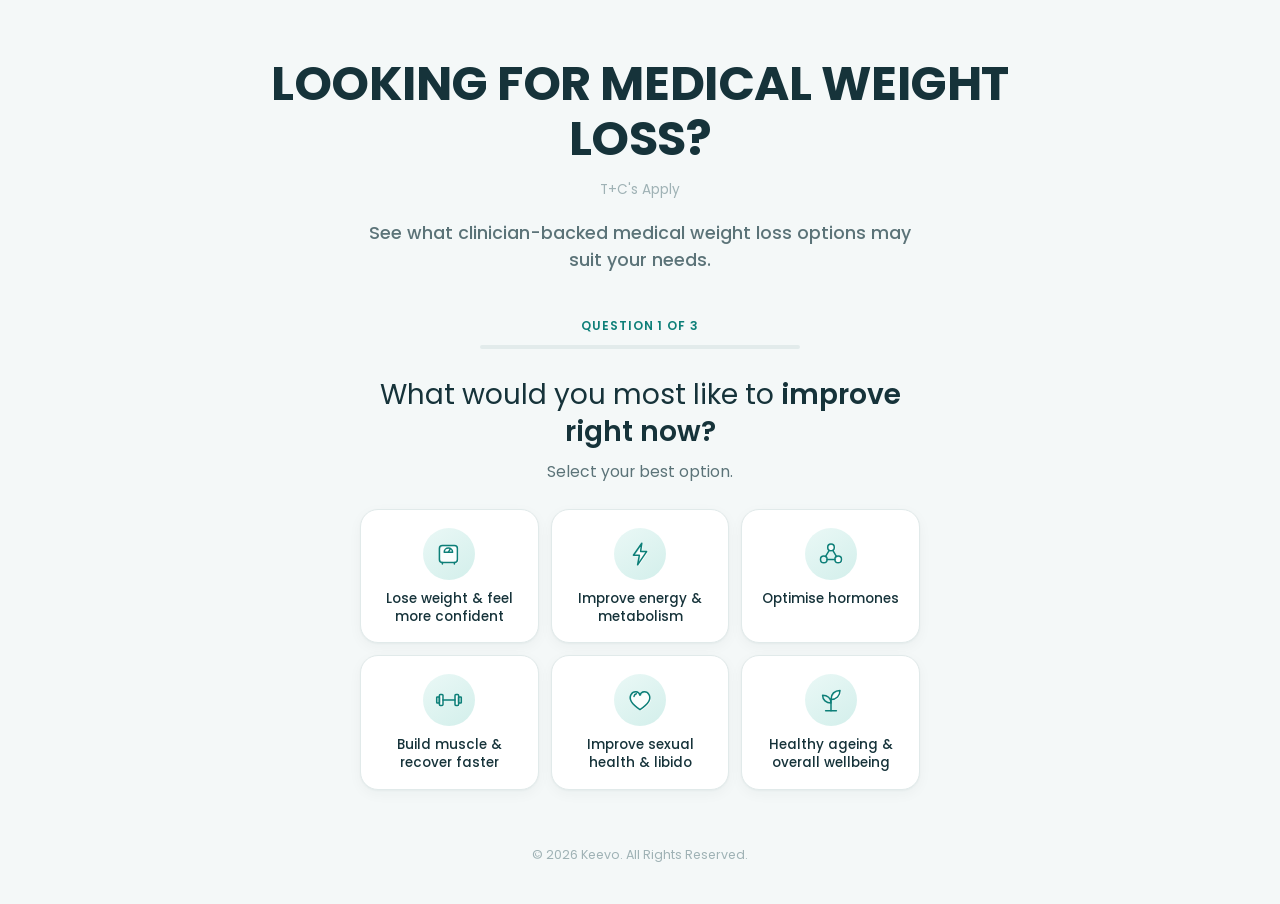
==== medical-weight-loss.html @ 1038ed12 "Show booking widget after survey submission Co-Authored-By: Claude Opus 5.5 <noreply@anthropic.com> " ====
<!doctype html>
<html lang="en">
<head>
  <meta charset="utf-8">
  <meta name="viewport" content="width=device-width, initial-scale=1">
  <title>Medical Weight Loss | Keevo</title>
  <meta name="description" content="See what clinician-backed medical weight loss options may suit your needs.">
  <link rel="preconnect" href="https://fonts.googleapis.com">
  <link rel="preconnect" href="https://fonts.gstatic.com" crossorigin>
  <link href="https://fonts.googleapis.com/css2?family=Poppins:wght@400;500;600;700;800&display=swap" rel="stylesheet">
  <style>
*, *::before, *::after { box-sizing: border-box; }

:root {
  --bg: #f4f8f8;
  --text: #16333a;
  --muted: #5b7378;
  --faint: #9fb2b5;
  --card: #ffffff;
  --border: #e1eaea;
  --teal: #14a098;
  --teal-dark: #0d7f78;
  --teal-soft: #e3f4f2;
  --teal-tint: #c4e8e4;
}

html, body { margin: 0; }

body {
  background: var(--bg);
  color: var(--text);
  font-family: "Poppins", system-ui, -apple-system, sans-serif;
  -webkit-font-smoothing: antialiased;
}

.page {
  max-width: 880px;
  margin: 0 auto;
  padding: 56px 16px 40px;
  text-align: center;
}

/* Hero */
.hero h1 {
  font-size: clamp(1.9rem, 5vw, 3rem);
  font-weight: 700;
  line-height: 1.15;
  letter-spacing: -0.01em;
  margin: 0;
}

.terms {
  color: var(--faint);
  font-size: 0.85rem;
  margin: 14px 0 0;
}

.subhead {
  color: var(--muted);
  font-size: 1.1rem;
  font-weight: 500;
  line-height: 1.5;
  max-width: 560px;
  margin: 20px auto 0;
}

/* Quiz */
.quiz { margin-top: 44px; }

.progress {
  max-width: 320px;
  margin: 0 auto 28px;
  color: var(--teal-dark);
  font-size: 0.75rem;
  font-weight: 600;
  letter-spacing: 0.08em;
}

.progress-track {
  height: 4px;
  background: #e2ebeb;
  border-radius: 999px;
  margin-top: 10px;
  overflow: hidden;
}

.progress-bar {
  height: 100%;
  width: 0;
  background: var(--teal);
  border-radius: inherit;
  transition: width 0.3s ease;
}

.step { display: none; margin: 0; }
.step.active { display: block; }
.booking { display: block; width: 100%; border: 0; margin-top: 8px; }

.step h2 {
  font-size: clamp(1.3rem, 3.4vw, 1.75rem);
  font-weight: 400;
  line-height: 1.3;
  max-width: 560px;
  margin: 0 auto;
}

.step h2 strong { font-weight: 600; }

.hint {
  color: var(--muted);
  font-size: 0.98rem;
  margin: 10px 0 26px;
}

/* Image option cards */
.options {
  display: flex;
  flex-wrap: wrap;
  gap: 12px;
  justify-content: center;
  max-width: 560px;
  margin: 0 auto;
}

.option {
  position: relative;
  flex: 0 1 calc((100% - 24px) / 3);
  display: flex;
  flex-direction: column;
  align-items: center;
  gap: 10px;
  background: var(--card);
  border: 1.5px solid var(--border);
  border-radius: 18px;
  padding: 18px 10px 16px;
  font-family: inherit;
  font-size: 0.84rem;
  font-weight: 500;
  line-height: 1.35;
  color: var(--text);
  cursor: pointer;
  box-shadow: 0 1px 2px rgba(22, 51, 58, 0.04), 0 4px 14px rgba(22, 51, 58, 0.04);
  transition: border-color 0.2s ease, background 0.2s ease, box-shadow 0.2s ease, transform 0.2s ease;
}

.icon-wrap {
  display: grid;
  place-items: center;
  width: 52px;
  height: 52px;
  border-radius: 50%;
  background: linear-gradient(145deg, #eaf8f6 0%, #d3efeb 100%);
  transition: background 0.2s ease, transform 0.2s ease;
}

.option svg { width: 30px; height: 30px; }
.ic-fill { fill: #ffffff; stroke: none; opacity: 0.85; }
.ic-line { fill: none; stroke: var(--teal-dark); stroke-width: 5; stroke-linecap: round; stroke-linejoin: round; transition: stroke 0.2s ease; }

.option:hover {
  border-color: var(--teal-tint);
  transform: translateY(-2px);
  box-shadow: 0 2px 4px rgba(22, 51, 58, 0.04), 0 10px 24px rgba(20, 160, 152, 0.1);
}
.option:hover .icon-wrap { transform: scale(1.06); }
.option:focus-visible { outline: 2px solid var(--teal); outline-offset: 2px; }

.option[aria-pressed="true"] {
  border-color: var(--teal);
  background: linear-gradient(180deg, #ffffff 0%, #f0faf8 100%);
  box-shadow: 0 0 0 3px var(--teal-soft), 0 10px 24px rgba(20, 160, 152, 0.12);
}
.option[aria-pressed="true"] .icon-wrap { background: linear-gradient(145deg, var(--teal) 0%, var(--teal-dark) 100%); }
.option[aria-pressed="true"] .ic-line { stroke: #ffffff; }
.option[aria-pressed="true"] .ic-fill { fill: #ffffff; opacity: 0.2; }

/* Tick badge on the selected card */
.option::after {
  content: "";
  position: absolute;
  top: 8px;
  right: 8px;
  width: 18px;
  height: 18px;
  border-radius: 50%;
  background: var(--teal) url("data:image/svg+xml,%3Csvg xmlns='http://www.w3.org/2000/svg' viewBox='0 0 24 24' fill='none' stroke='white' stroke-width='3.5' stroke-linecap='round' stroke-linejoin='round'%3E%3Cpath d='M6 12.5l4 4 8-9'/%3E%3C/svg%3E") center / 12px no-repeat;
  opacity: 0;
  transform: scale(0.5);
  transition: opacity 0.2s ease, transform 0.2s ease;
}
.option[aria-pressed="true"]::after { opacity: 1; transform: scale(1); }

/* Buttons */
.next {
  display: block;
  width: 100%;
  max-width: 280px;
  margin: 28px auto 0;
  background: var(--teal);
  color: #fff;
  border: 0;
  border-radius: 999px;
  padding: 14px 24px;
  font-family: inherit;
  font-size: 1rem;
  font-weight: 600;
  cursor: pointer;
  box-shadow: 0 6px 16px rgba(20, 160, 152, 0.22);
  transition: background 0.15s ease, opacity 0.15s ease, box-shadow 0.15s ease;
}

.next:hover:not(:disabled) { background: var(--teal-dark); }

.back {
  background: none;
  border: 0;
  color: var(--muted);
  font-family: inherit;
  font-size: 0.9rem;
  cursor: pointer;
  padding: 14px 8px 0;
}

.back:hover { color: var(--teal-dark); }

/* Lead form */
.fields {
  max-width: 400px;
  margin: 0 auto;
  text-align: left;
}

label {
  display: block;
  font-weight: 500;
  font-size: 0.88rem;
  margin-bottom: 16px;
}

input {
  display: block;
  width: 100%;
  margin-top: 6px;
  background: var(--card);
  border: 1.5px solid var(--border);
  border-radius: 12px;
  padding: 12px 14px;
  font-family: inherit;
  font-size: 0.95rem;
  color: var(--text);
  transition: border-color 0.15s ease, box-shadow 0.15s ease;
}

input::placeholder { color: var(--faint); }
input:focus { border-color: var(--teal); box-shadow: 0 0 0 3px var(--teal-soft); outline: none; }

.error { color: #c0392b; font-size: 0.85rem; margin: 0; }

.privacy {
  color: var(--muted);
  font-size: 0.8rem;
  margin: 14px 0 0;
}

footer {
  color: var(--faint);
  font-size: 0.78rem;
  margin-top: 56px;
}

@media (max-width: 640px) {
  .options { gap: 10px; }
  .option {
    flex-basis: calc((100% - 10px) / 2);
    padding: 14px 10px 12px;
    font-size: 0.8rem;
  }
  .icon-wrap { width: 44px; height: 44px; }
  .option svg { width: 26px; height: 26px; }
}

@media (max-width: 560px) {
  .page { padding-top: 36px; }
  .subhead { font-size: 1rem; }
  .quiz { margin-top: 32px; }
  .hint { font-size: 0.92rem; margin-bottom: 20px; }
}
</style>
  <!-- Meta Pixel Code -->
  <script>
  !function(f,b,e,v,n,t,s)
  {if(f.fbq)return;n=f.fbq=function(){n.callMethod?
  n.callMethod.apply(n,arguments):n.queue.push(arguments)};
  if(!f._fbq)f._fbq=n;n.push=n;n.loaded=!0;n.version='2.0';
  n.queue=[];t=b.createElement(e);t.async=!0;
  t.src=v;s=b.getElementsByTagName(e)[0];
  s.parentNode.insertBefore(t,s)}(window, document,'script',
  'https://connect.facebook.net/en_US/fbevents.js');
  fbq('init', '2586026985173211');
  fbq('track', 'PageView');
  </script>
  <noscript><img height="1" width="1" style="display:none"
  src="https://www.facebook.com/tr?id=2586026985173211&ev=PageView&noscript=1"
  /></noscript>
  <!-- End Meta Pixel Code -->
</head>
<body>
  <main class="page">
    <header class="hero">
      <h1>LOOKING FOR MEDICAL WEIGHT LOSS?</h1>
      <p class="terms">T+C's Apply</p>
      <p class="subhead">See what clinician-backed medical weight loss options may suit your needs.</p>
    </header>

    <section class="quiz" aria-live="polite">
      <div class="progress">
        <span id="step-label">QUESTION 1 OF 3</span>
        <div class="progress-track"><div class="progress-bar" id="progress-bar"></div></div>
      </div>

      <!-- Question steps are rendered from QUESTIONS in the script below -->
      <div id="questions"></div>

      <form class="step" data-step="contact" id="lead-form" novalidate>
        <h2>You're <strong>almost there</strong></h2>
        <p class="hint">Where should we send your next steps?</p>
        <div class="fields">
          <label>First Name<input type="text" name="firstName" placeholder="Enter your first name" autocomplete="given-name" required></label>
          <label>Email Address<input type="email" name="email" placeholder="Enter your best email" autocomplete="email" required></label>
          <label>Phone Number<input type="tel" name="phone" placeholder="Enter your mobile number" autocomplete="tel" required></label>
          <p class="error" id="form-error" hidden>Please fill in all fields with valid details.</p>
        </div>
        <button type="submit" class="next">See My Options &rarr;</button>
        <p class="privacy">Your details are kept private and only used to help with your enquiry.</p>
        <button type="button" class="back">&larr; Back</button>
      </form>

      <div class="step" data-step="done">
        <h2><strong>NEXT STEP:</strong> Book in your free consult to discover your options</h2>
        <iframe class="booking" src="https://scalbl-crmproper.vercel.app/book/discovery-call-bf8fb3" title="Book your free consult" width="100%" height="700" frameborder="0"></iframe>
      </div>
    </section>

    <footer>&copy; <span id="year"></span> Keevo. All Rights Reserved.</footer>
  </main>

  <script>
(function () {
  // Line icons: `fill` is the offset soft highlight, `stroke` is the line art (colours set in styles.css).
  const ICONS = {
    scale: {
      fill: '<rect x="18" y="22" width="60" height="56" rx="10"/>',
      stroke: '<rect x="18" y="22" width="60" height="56" rx="10"/><path d="M34 44 A14 14 0 0 1 62 44 Z"/><path d="M48 44 L54 34"/><path d="M28 78 v5 M68 78 v5"/>',
    },
    bolt: {
      fill: '<path d="M56 14 L28 54 H48 L42 86 L72 42 H52 Z"/>',
      stroke: '<path d="M56 14 L28 54 H48 L42 86 L72 42 H52 Z"/>',
    },
    molecule: {
      fill: '<circle cx="50" cy="28" r="11"/><circle cx="74" cy="68" r="11"/>',
      stroke: '<circle cx="50" cy="28" r="11"/><circle cx="26" cy="68" r="11"/><circle cx="74" cy="68" r="11"/><path d="M44 38 L32 58 M56 38 L68 58 M37 68 H63"/>',
    },
    dumbbell: {
      fill: '<rect x="18" y="32" width="12" height="36" rx="3"/><rect x="70" y="32" width="12" height="36" rx="3"/>',
      stroke: '<path d="M30 50 H70"/><rect x="18" y="32" width="12" height="36" rx="3"/><rect x="70" y="32" width="12" height="36" rx="3"/><rect x="9" y="40" width="9" height="20" rx="2"/><rect x="82" y="40" width="9" height="20" rx="2"/>',
    },
    heart: {
      fill: '<path d="M50 82 C20 62 12 46 20 32 C28 18 46 20 50 34 C54 20 72 18 80 32 C88 46 80 62 50 82 Z"/>',
      stroke: '<path d="M50 82 C20 62 12 46 20 32 C28 18 46 20 50 34 C54 20 72 18 80 32 C88 46 80 62 50 82 Z"/><path d="M30 38 C31 33 34 30 38 29"/>',
    },
    sprout: {
      fill: '<path d="M50 48 C50 30 62 18 80 18 C80 36 68 48 50 48 Z"/>',
      stroke: '<path d="M50 86 V46"/><path d="M50 60 C34 60 22 50 22 34 C38 34 50 44 50 60 Z"/><path d="M50 48 C50 30 62 18 80 18 C80 36 68 48 50 48 Z"/><path d="M32 86 H68"/>',
    },
    smile: {
      fill: '<circle cx="46" cy="54" r="28"/>',
      stroke: '<circle cx="46" cy="54" r="28"/><path d="M36 47 v3 M56 47 v3"/><path d="M34 62 Q46 74 58 62"/><path d="M82 10 V28 M73 19 H91"/>',
    },
    sun: {
      fill: '<circle cx="50" cy="50" r="17"/>',
      stroke: '<circle cx="50" cy="50" r="17"/><path d="M50 14 V24 M50 76 V86 M14 50 H24 M76 50 H86 M25 25 L32 32 M68 68 L75 75 M25 75 L32 68 M68 32 L75 25"/>',
    },
    stopwatch: {
      fill: '<circle cx="50" cy="56" r="28"/>',
      stroke: '<circle cx="50" cy="56" r="28"/><path d="M42 16 H58 M50 16 V28"/><path d="M50 56 L61 43"/><path d="M73 30 L79 24"/><path d="M50 36 v4 M70 56 h-4 M50 76 v-4 M30 56 h4"/>',
    },
    pulse: {
      fill: '<path d="M50 82 C20 62 12 46 20 32 C28 18 46 20 50 34 C54 20 72 18 80 32 C88 46 80 62 50 82 Z"/>',
      stroke: '<path d="M50 82 C20 62 12 46 20 32 C28 18 46 20 50 34 C54 20 72 18 80 32 C88 46 80 62 50 82 Z"/><path d="M8 52 H34 L40 42 L48 62 L55 48 L60 52 H92"/>',
    },
    shield: {
      fill: '<path d="M50 12 L80 23 V47 C80 66 68 78 50 88 C32 78 20 66 20 47 V23 Z"/>',
      stroke: '<path d="M50 12 L80 23 V47 C80 66 68 78 50 88 C32 78 20 66 20 47 V23 Z"/><path d="M36 50 L46 60 L65 40"/>',
    },
    stethoscope: {
      fill: '<circle cx="76" cy="52" r="10"/>',
      stroke: '<path d="M28 14 V36 C28 50 36 58 46 58 C56 58 64 50 64 36 V14"/><path d="M23 14 H33 M59 14 H69"/><path d="M46 58 V70 C46 80 54 86 62 86 C70 86 76 80 76 72 V62"/><circle cx="76" cy="52" r="10"/><circle cx="76" cy="52" r="3"/>',
    },
    chat: {
      fill: '<path d="M16 18 H58 A6 6 0 0 1 64 24 V48 A6 6 0 0 1 58 54 H32 L22 64 V54 H16 A6 6 0 0 1 10 48 V24 A6 6 0 0 1 16 18 Z"/>',
      stroke: '<path d="M16 18 H58 A6 6 0 0 1 64 24 V48 A6 6 0 0 1 58 54 H32 L22 64 V54 H16 A6 6 0 0 1 10 48 V24 A6 6 0 0 1 16 18 Z"/><path d="M72 38 H84 A6 6 0 0 1 90 44 V68 A6 6 0 0 1 84 74 H80 V84 L70 74 H48 A6 6 0 0 1 42 68 V62"/><path d="M26 36 h.01 M37 36 h.01 M48 36 h.01" stroke-width="6"/>',
    },
    bulb: {
      fill: '<path d="M50 12 C34 12 24 24 24 38 C24 50 32 56 36 66 H64 C68 56 76 50 76 38 C76 24 66 12 50 12 Z"/>',
      stroke: '<path d="M50 12 C34 12 24 24 24 38 C24 50 32 56 36 66 H64 C68 56 76 50 76 38 C76 24 66 12 50 12 Z"/><path d="M38 74 H62 M41 82 H59"/><path d="M43 52 L50 42 L57 52"/>',
    },
  };

  const QUESTIONS = [
    {
      name: 'improve',
      title: 'What would you most like to <strong>improve right now?</strong>',
      options: [
        ['Lose weight & feel more confident', 'scale'],
        ['Improve energy & metabolism', 'bolt'],
        ['Optimise hormones', 'molecule'],
        ['Build muscle & recover faster', 'dumbbell'],
        ['Improve sexual health & libido', 'heart'],
        ['Healthy ageing & overall wellbeing', 'sprout'],
      ],
    },
    {
      name: 'result',
      title: 'What result would make the <strong>biggest difference</strong> to you?',
      options: [
        ['Look and feel better', 'smile'],
        ['Have more energy every day', 'sun'],
        ['Improve my performance & recovery', 'stopwatch'],
        ['Get my health back on track', 'pulse'],
        ['Optimise my long-term health', 'shield'],
      ],
    },
    {
      name: 'approach',
      title: 'How would you prefer to <strong>approach it?</strong>',
      options: [
        ['Explore clinician-supervised treatment options', 'stethoscope'],
        ['Get professional advice on my options', 'chat'],
        ["I’m not sure yet — I’d like to learn more", 'bulb'],
      ],
    },
  ];

  const TOTAL = QUESTIONS.length;
  const container = document.getElementById('questions');
  const leadForm = document.getElementById('lead-form');
  const label = document.getElementById('step-label');
  const bar = document.getElementById('progress-bar');
  const error = document.getElementById('form-error');
  const answers = {};

  document.getElementById('year').textContent = new Date().getFullYear();

  function icon(key) {
    const { fill, stroke } = ICONS[key];
    return `<svg viewBox="0 0 100 100" aria-hidden="true">
      <g class="ic-fill" transform="translate(4 4)">${fill}</g>
      <g class="ic-line">${stroke}</g>
    </svg>`;
  }

  function escapeHtml(s) {
    return s.replace(/&/g, '&amp;').replace(/</g, '&lt;').replace(/"/g, '&quot;');
  }

  container.innerHTML = QUESTIONS.map((q, i) => `
    <div class="step" data-step="${i + 1}">
      <h2>${q.title}</h2>
      <p class="hint">Select your best option.</p>
      <div class="options" role="group">
        ${q.options.map(([text, key]) => `
          <button type="button" class="option" data-name="${q.name}" data-value="${escapeHtml(text)}" aria-pressed="false">
            <span class="icon-wrap">${icon(key)}</span><span class="label">${escapeHtml(text)}</span>
          </button>`).join('')}
      </div>
      ${i > 0 ? '<button type="button" class="back">&larr; Back</button>' : ''}
    </div>`).join('');

  const steps = document.querySelectorAll('.quiz .step');
  const order = [...QUESTIONS.map((_, i) => String(i + 1)), 'contact', 'done'];
  const quiz = document.querySelector('.quiz');
  let current = 0;
  let advancing = false;

  function show(index) {
    current = index;
    const key = order[index];
    steps.forEach((el) => el.classList.toggle('active', el.dataset.step === key));

    if (index < TOTAL) {
      label.textContent = `QUESTION ${index + 1} OF ${TOTAL}`;
      bar.style.width = `${(index / TOTAL) * 100}%`;
    } else {
      label.textContent = key === 'done' ? 'COMPLETE' : 'LAST STEP';
      bar.style.width = key === 'done' ? '100%' : '90%';
    }
  }

  quiz.addEventListener('click', (e) => {
    const option = e.target.closest('.option');
    if (option) {
      if (advancing) return;
      const step = option.closest('.step');
      step.querySelectorAll('.option').forEach((o) => o.setAttribute('aria-pressed', 'false'));
      option.setAttribute('aria-pressed', 'true');
      answers[option.dataset.name] = option.dataset.value;

      // Brief pause so the selected state registers before moving on.
      advancing = true;
      setTimeout(() => {
        advancing = false;
        show(current + 1);
        if (quiz.getBoundingClientRect().top < 0) quiz.scrollIntoView({ behavior: 'smooth', block: 'start' });
      }, 350);
      return;
    }

    if (e.target.closest('.back') && !advancing) show(current - 1);
  });

  leadForm.addEventListener('submit', (e) => {
    e.preventDefault();
    const inputs = leadForm.querySelectorAll('input');
    const valid = Array.from(inputs).every((i) => i.value.trim() && i.checkValidity());
    error.hidden = valid;
    if (!valid) return;

    inputs.forEach((i) => { answers[i.name] = i.value.trim(); });

    // Hook up your CRM / webhook here, e.g.:
    // fetch('https://your-webhook-url', { method: 'POST', headers: { 'Content-Type': 'application/json' }, body: JSON.stringify(answers) });
    console.log('Survey submission', answers);
    if (window.fbq) fbq('track', 'Lead');

    show(order.indexOf('done'));
  });

  show(0);
})();
</script>
</body>
</html>
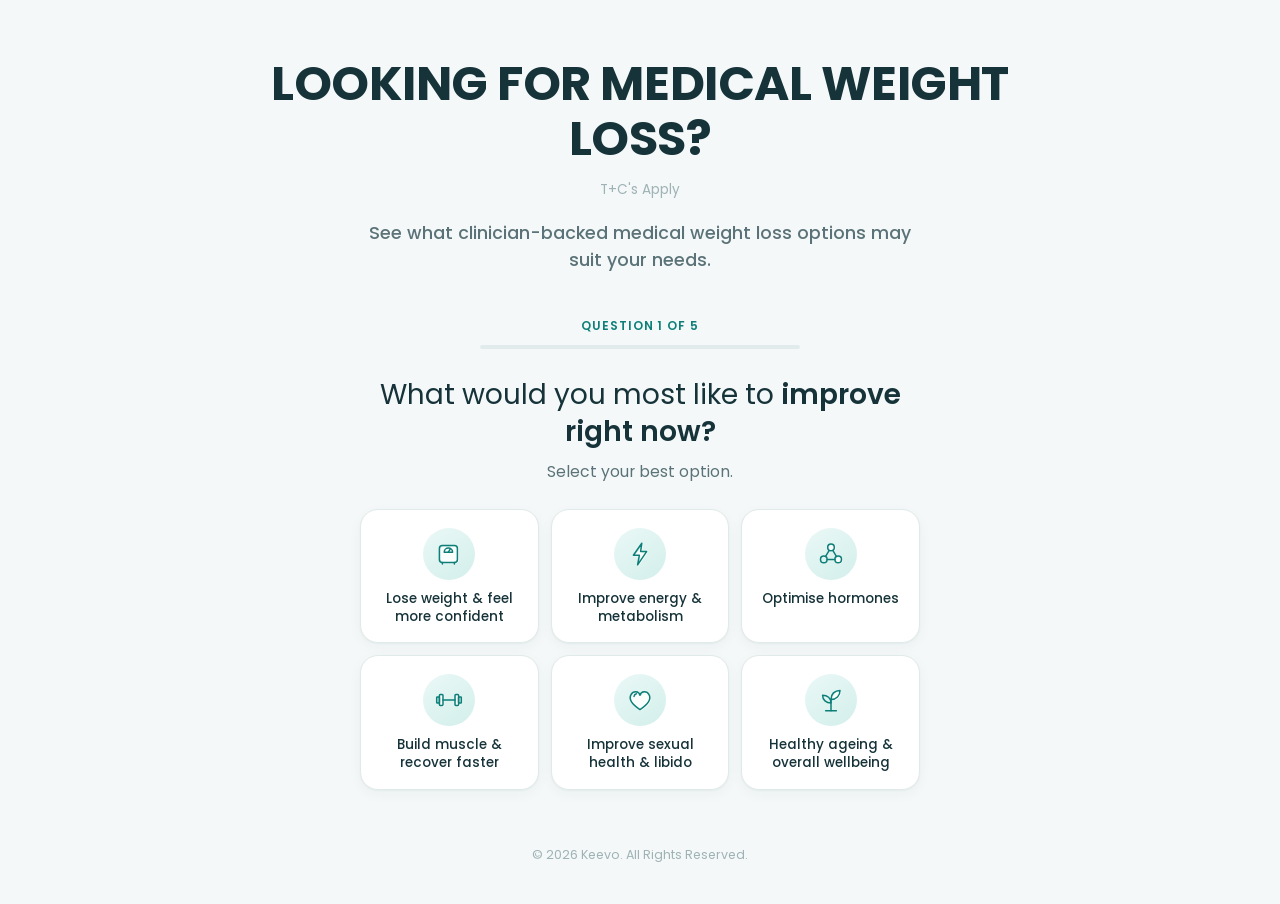
==== commit aa302b86: "Add age group and Medicare acknowledgement questions to survey Co-Authored-By: Claude Opus 5.5 <nore" ====
--- a/medical-weight-loss.html
+++ b/medical-weight-loss.html
@@ -94,7 +94,6 @@
 
 .step { display: none; margin: 0; }
 .step.active { display: block; }
-.booking { display: block; width: 100%; border: 0; margin-top: 8px; }
 
 .step h2 {
   font-size: clamp(1.3rem, 3.4vw, 1.75rem);
@@ -154,6 +153,8 @@
 }
 
 .option svg { width: 30px; height: 30px; }
+.icon-wrap.badge { font-size: 0.82rem; font-weight: 600; color: var(--teal-dark); white-space: nowrap; transition: background 0.2s ease, color 0.2s ease, transform 0.2s ease; }
+.option[aria-pressed="true"] .icon-wrap.badge { color: #ffffff; }
 .ic-fill { fill: #ffffff; stroke: none; opacity: 0.85; }
 .ic-line { fill: none; stroke: var(--teal-dark); stroke-width: 5; stroke-linecap: round; stroke-linejoin: round; transition: stroke 0.2s ease; }
 
@@ -277,6 +278,7 @@
   }
   .icon-wrap { width: 44px; height: 44px; }
   .option svg { width: 26px; height: 26px; }
+  .icon-wrap.badge { font-size: 0.74rem; }
 }
 
 @media (max-width: 560px) {
@@ -286,23 +288,6 @@
   .hint { font-size: 0.92rem; margin-bottom: 20px; }
 }
 </style>
-  <!-- Meta Pixel Code -->
-  <script>
-  !function(f,b,e,v,n,t,s)
-  {if(f.fbq)return;n=f.fbq=function(){n.callMethod?
-  n.callMethod.apply(n,arguments):n.queue.push(arguments)};
-  if(!f._fbq)f._fbq=n;n.push=n;n.loaded=!0;n.version='2.0';
-  n.queue=[];t=b.createElement(e);t.async=!0;
-  t.src=v;s=b.getElementsByTagName(e)[0];
-  s.parentNode.insertBefore(t,s)}(window, document,'script',
-  'https://connect.facebook.net/en_US/fbevents.js');
-  fbq('init', '2586026985173211');
-  fbq('track', 'PageView');
-  </script>
-  <noscript><img height="1" width="1" style="display:none"
-  src="https://www.facebook.com/tr?id=2586026985173211&ev=PageView&noscript=1"
-  /></noscript>
-  <!-- End Meta Pixel Code -->
 </head>
 <body>
   <main class="page">
@@ -314,7 +299,7 @@
 
     <section class="quiz" aria-live="polite">
       <div class="progress">
-        <span id="step-label">QUESTION 1 OF 3</span>
+        <span id="step-label">QUESTION 1 OF 5</span>
         <div class="progress-track"><div class="progress-bar" id="progress-bar"></div></div>
       </div>
 
@@ -336,8 +321,8 @@
       </form>
 
       <div class="step" data-step="done">
-        <h2><strong>NEXT STEP:</strong> Book in your free consult to discover your options</h2>
-        <iframe class="booking" src="https://scalbl-crmproper.vercel.app/book/discovery-call-bf8fb3" title="Book your free consult" width="100%" height="700" frameborder="0"></iframe>
+        <h2>Thanks, <strong>you're all set!</strong></h2>
+        <p class="hint">A member of our team will be in touch shortly to talk through your options.</p>
       </div>
     </section>
 
@@ -403,6 +388,14 @@
     bulb: {
       fill: '<path d="M50 12 C34 12 24 24 24 38 C24 50 32 56 36 66 H64 C68 56 76 50 76 38 C76 24 66 12 50 12 Z"/>',
       stroke: '<path d="M50 12 C34 12 24 24 24 38 C24 50 32 56 36 66 H64 C68 56 76 50 76 38 C76 24 66 12 50 12 Z"/><path d="M38 74 H62 M41 82 H59"/><path d="M43 52 L50 42 L57 52"/>',
+    },
+    tick: {
+      fill: '<circle cx="50" cy="50" r="34"/>',
+      stroke: '<circle cx="50" cy="50" r="34"/><path d="M34 51 L45 62 L67 39"/>',
+    },
+    cross: {
+      fill: '<circle cx="50" cy="50" r="34"/>',
+      stroke: '<circle cx="50" cy="50" r="34"/><path d="M37 37 L63 63 M63 37 L37 63"/>',
     },
   };
 
@@ -439,6 +432,21 @@
         ["I’m not sure yet — I’d like to learn more", 'bulb'],
       ],
     },
+    {
+      name: 'ageGroup',
+      title: 'What is your <strong>age group?</strong>',
+      // Age cards show the range itself in the circle instead of an icon.
+      badges: true,
+      options: [['20–30'], ['30–40'], ['40–50'], ['50–60'], ['60+']],
+    },
+    {
+      name: 'medicareAcknowledged',
+      title: 'Medical weight loss is <strong>privately billed</strong> and not applicable for Medicare rebates. Please confirm you understand this.',
+      options: [
+        ['Yes', 'tick'],
+        ['No', 'cross'],
+      ],
+    },
   ];
 
   const TOTAL = QUESTIONS.length;
@@ -470,7 +478,9 @@
       <div class="options" role="group">
         ${q.options.map(([text, key]) => `
           <button type="button" class="option" data-name="${q.name}" data-value="${escapeHtml(text)}" aria-pressed="false">
-            <span class="icon-wrap">${icon(key)}</span><span class="label">${escapeHtml(text)}</span>
+            ${q.badges
+              ? `<span class="icon-wrap badge">${escapeHtml(text)}</span><span class="label">years</span>`
+              : `<span class="icon-wrap">${icon(key)}</span><span class="label">${escapeHtml(text)}</span>`}
           </button>`).join('')}
       </div>
       ${i > 0 ? '<button type="button" class="back">&larr; Back</button>' : ''}
@@ -530,7 +540,6 @@
     // Hook up your CRM / webhook here, e.g.:
     // fetch('https://your-webhook-url', { method: 'POST', headers: { 'Content-Type': 'application/json' }, body: JSON.stringify(answers) });
     console.log('Survey submission', answers);
-    if (window.fbq) fbq('track', 'Lead');
 
     show(order.indexOf('done'));
   });
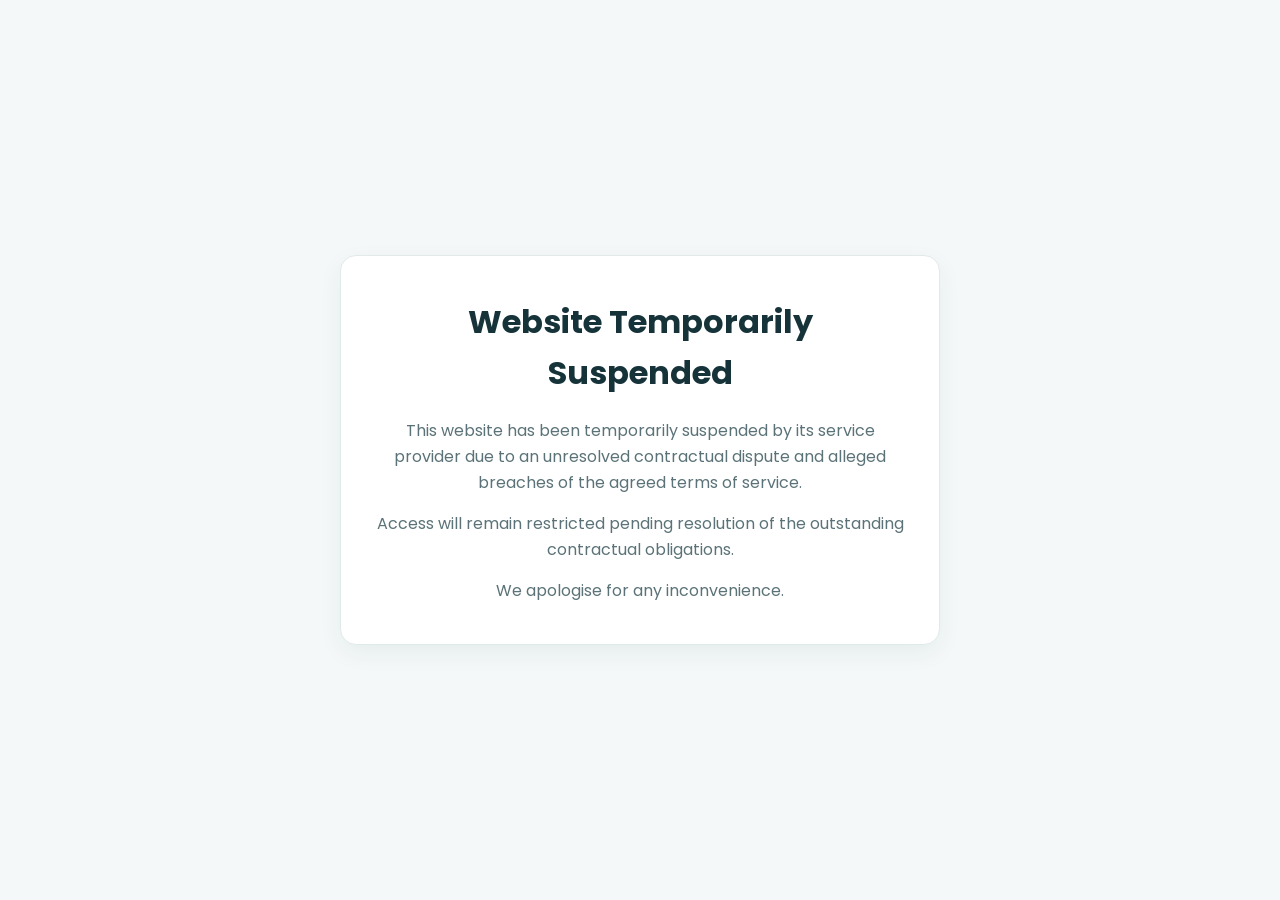
==== commit b5d3e434: "Replace landing page with temporary suspension notice Co-Authored-By: Claude Opus 5.5 <noreply@anthr" ====
--- a/medical-weight-loss.html
+++ b/medical-weight-loss.html
@@ -3,549 +3,46 @@
 <head>
   <meta charset="utf-8">
   <meta name="viewport" content="width=device-width, initial-scale=1">
-  <title>Medical Weight Loss | Keevo</title>
-  <meta name="description" content="See what clinician-backed medical weight loss options may suit your needs.">
+  <meta name="robots" content="noindex, nofollow">
+  <title>Website Temporarily Suspended</title>
   <link rel="preconnect" href="https://fonts.googleapis.com">
   <link rel="preconnect" href="https://fonts.gstatic.com" crossorigin>
-  <link href="https://fonts.googleapis.com/css2?family=Poppins:wght@400;500;600;700;800&display=swap" rel="stylesheet">
+  <link href="https://fonts.googleapis.com/css2?family=Poppins:wght@400;600;700&display=swap" rel="stylesheet">
   <style>
-*, *::before, *::after { box-sizing: border-box; }
-
-:root {
-  --bg: #f4f8f8;
-  --text: #16333a;
-  --muted: #5b7378;
-  --faint: #9fb2b5;
-  --card: #ffffff;
-  --border: #e1eaea;
-  --teal: #14a098;
-  --teal-dark: #0d7f78;
-  --teal-soft: #e3f4f2;
-  --teal-tint: #c4e8e4;
-}
-
-html, body { margin: 0; }
-
-body {
-  background: var(--bg);
-  color: var(--text);
-  font-family: "Poppins", system-ui, -apple-system, sans-serif;
-  -webkit-font-smoothing: antialiased;
-}
-
-.page {
-  max-width: 880px;
-  margin: 0 auto;
-  padding: 56px 16px 40px;
-  text-align: center;
-}
-
-/* Hero */
-.hero h1 {
-  font-size: clamp(1.9rem, 5vw, 3rem);
-  font-weight: 700;
-  line-height: 1.15;
-  letter-spacing: -0.01em;
-  margin: 0;
-}
-
-.terms {
-  color: var(--faint);
-  font-size: 0.85rem;
-  margin: 14px 0 0;
-}
-
-.subhead {
-  color: var(--muted);
-  font-size: 1.1rem;
-  font-weight: 500;
-  line-height: 1.5;
-  max-width: 560px;
-  margin: 20px auto 0;
-}
-
-/* Quiz */
-.quiz { margin-top: 44px; }
-
-.progress {
-  max-width: 320px;
-  margin: 0 auto 28px;
-  color: var(--teal-dark);
-  font-size: 0.75rem;
-  font-weight: 600;
-  letter-spacing: 0.08em;
-}
-
-.progress-track {
-  height: 4px;
-  background: #e2ebeb;
-  border-radius: 999px;
-  margin-top: 10px;
-  overflow: hidden;
-}
-
-.progress-bar {
-  height: 100%;
-  width: 0;
-  background: var(--teal);
-  border-radius: inherit;
-  transition: width 0.3s ease;
-}
-
-.step { display: none; margin: 0; }
-.step.active { display: block; }
-
-.step h2 {
-  font-size: clamp(1.3rem, 3.4vw, 1.75rem);
-  font-weight: 400;
-  line-height: 1.3;
-  max-width: 560px;
-  margin: 0 auto;
-}
-
-.step h2 strong { font-weight: 600; }
-
-.hint {
-  color: var(--muted);
-  font-size: 0.98rem;
-  margin: 10px 0 26px;
-}
-
-/* Image option cards */
-.options {
-  display: flex;
-  flex-wrap: wrap;
-  gap: 12px;
-  justify-content: center;
-  max-width: 560px;
-  margin: 0 auto;
-}
-
-.option {
-  position: relative;
-  flex: 0 1 calc((100% - 24px) / 3);
-  display: flex;
-  flex-direction: column;
-  align-items: center;
-  gap: 10px;
-  background: var(--card);
-  border: 1.5px solid var(--border);
-  border-radius: 18px;
-  padding: 18px 10px 16px;
-  font-family: inherit;
-  font-size: 0.84rem;
-  font-weight: 500;
-  line-height: 1.35;
-  color: var(--text);
-  cursor: pointer;
-  box-shadow: 0 1px 2px rgba(22, 51, 58, 0.04), 0 4px 14px rgba(22, 51, 58, 0.04);
-  transition: border-color 0.2s ease, background 0.2s ease, box-shadow 0.2s ease, transform 0.2s ease;
-}
-
-.icon-wrap {
-  display: grid;
-  place-items: center;
-  width: 52px;
-  height: 52px;
-  border-radius: 50%;
-  background: linear-gradient(145deg, #eaf8f6 0%, #d3efeb 100%);
-  transition: background 0.2s ease, transform 0.2s ease;
-}
-
-.option svg { width: 30px; height: 30px; }
-.icon-wrap.badge { font-size: 0.82rem; font-weight: 600; color: var(--teal-dark); white-space: nowrap; transition: background 0.2s ease, color 0.2s ease, transform 0.2s ease; }
-.option[aria-pressed="true"] .icon-wrap.badge { color: #ffffff; }
-.ic-fill { fill: #ffffff; stroke: none; opacity: 0.85; }
-.ic-line { fill: none; stroke: var(--teal-dark); stroke-width: 5; stroke-linecap: round; stroke-linejoin: round; transition: stroke 0.2s ease; }
-
-.option:hover {
-  border-color: var(--teal-tint);
-  transform: translateY(-2px);
-  box-shadow: 0 2px 4px rgba(22, 51, 58, 0.04), 0 10px 24px rgba(20, 160, 152, 0.1);
-}
-.option:hover .icon-wrap { transform: scale(1.06); }
-.option:focus-visible { outline: 2px solid var(--teal); outline-offset: 2px; }
-
-.option[aria-pressed="true"] {
-  border-color: var(--teal);
-  background: linear-gradient(180deg, #ffffff 0%, #f0faf8 100%);
-  box-shadow: 0 0 0 3px var(--teal-soft), 0 10px 24px rgba(20, 160, 152, 0.12);
-}
-.option[aria-pressed="true"] .icon-wrap { background: linear-gradient(145deg, var(--teal) 0%, var(--teal-dark) 100%); }
-.option[aria-pressed="true"] .ic-line { stroke: #ffffff; }
-.option[aria-pressed="true"] .ic-fill { fill: #ffffff; opacity: 0.2; }
-
-/* Tick badge on the selected card */
-.option::after {
-  content: "";
-  position: absolute;
-  top: 8px;
-  right: 8px;
-  width: 18px;
-  height: 18px;
-  border-radius: 50%;
-  background: var(--teal) url("data:image/svg+xml,%3Csvg xmlns='http://www.w3.org/2000/svg' viewBox='0 0 24 24' fill='none' stroke='white' stroke-width='3.5' stroke-linecap='round' stroke-linejoin='round'%3E%3Cpath d='M6 12.5l4 4 8-9'/%3E%3C/svg%3E") center / 12px no-repeat;
-  opacity: 0;
-  transform: scale(0.5);
-  transition: opacity 0.2s ease, transform 0.2s ease;
-}
-.option[aria-pressed="true"]::after { opacity: 1; transform: scale(1); }
-
-/* Buttons */
-.next {
-  display: block;
-  width: 100%;
-  max-width: 280px;
-  margin: 28px auto 0;
-  background: var(--teal);
-  color: #fff;
-  border: 0;
-  border-radius: 999px;
-  padding: 14px 24px;
-  font-family: inherit;
-  font-size: 1rem;
-  font-weight: 600;
-  cursor: pointer;
-  box-shadow: 0 6px 16px rgba(20, 160, 152, 0.22);
-  transition: background 0.15s ease, opacity 0.15s ease, box-shadow 0.15s ease;
-}
-
-.next:hover:not(:disabled) { background: var(--teal-dark); }
-
-.back {
-  background: none;
-  border: 0;
-  color: var(--muted);
-  font-family: inherit;
-  font-size: 0.9rem;
-  cursor: pointer;
-  padding: 14px 8px 0;
-}
-
-.back:hover { color: var(--teal-dark); }
-
-/* Lead form */
-.fields {
-  max-width: 400px;
-  margin: 0 auto;
-  text-align: left;
-}
-
-label {
-  display: block;
-  font-weight: 500;
-  font-size: 0.88rem;
-  margin-bottom: 16px;
-}
-
-input {
-  display: block;
-  width: 100%;
-  margin-top: 6px;
-  background: var(--card);
-  border: 1.5px solid var(--border);
-  border-radius: 12px;
-  padding: 12px 14px;
-  font-family: inherit;
-  font-size: 0.95rem;
-  color: var(--text);
-  transition: border-color 0.15s ease, box-shadow 0.15s ease;
-}
-
-input::placeholder { color: var(--faint); }
-input:focus { border-color: var(--teal); box-shadow: 0 0 0 3px var(--teal-soft); outline: none; }
-
-.error { color: #c0392b; font-size: 0.85rem; margin: 0; }
-
-.privacy {
-  color: var(--muted);
-  font-size: 0.8rem;
-  margin: 14px 0 0;
-}
-
-footer {
-  color: var(--faint);
-  font-size: 0.78rem;
-  margin-top: 56px;
-}
-
-@media (max-width: 640px) {
-  .options { gap: 10px; }
-  .option {
-    flex-basis: calc((100% - 10px) / 2);
-    padding: 14px 10px 12px;
-    font-size: 0.8rem;
-  }
-  .icon-wrap { width: 44px; height: 44px; }
-  .option svg { width: 26px; height: 26px; }
-  .icon-wrap.badge { font-size: 0.74rem; }
-}
-
-@media (max-width: 560px) {
-  .page { padding-top: 36px; }
-  .subhead { font-size: 1rem; }
-  .quiz { margin-top: 32px; }
-  .hint { font-size: 0.92rem; margin-bottom: 20px; }
-}
-</style>
+    *, *::before, *::after { box-sizing: border-box; }
+    body {
+      margin: 0;
+      min-height: 100vh;
+      display: flex;
+      align-items: center;
+      justify-content: center;
+      padding: 24px 16px;
+      background: #f4f8f8;
+      color: #16333a;
+      font-family: "Poppins", system-ui, sans-serif;
+      line-height: 1.6;
+    }
+    .notice {
+      max-width: 600px;
+      width: 100%;
+      background: #fff;
+      border: 1px solid #e1eaea;
+      border-radius: 16px;
+      padding: 40px 32px;
+      text-align: center;
+      box-shadow: 0 8px 24px rgba(22, 51, 58, 0.06);
+    }
+    h1 { margin: 0 0 20px; font-size: clamp(1.5rem, 4vw, 2rem); font-weight: 700; }
+    p { margin: 0 0 16px; color: #5b7378; }
+    p:last-child { margin-bottom: 0; }
+  </style>
 </head>
 <body>
-  <main class="page">
-    <header class="hero">
-      <h1>LOOKING FOR MEDICAL WEIGHT LOSS?</h1>
-      <p class="terms">T+C's Apply</p>
-      <p class="subhead">See what clinician-backed medical weight loss options may suit your needs.</p>
-    </header>
-
-    <section class="quiz" aria-live="polite">
-      <div class="progress">
-        <span id="step-label">QUESTION 1 OF 5</span>
-        <div class="progress-track"><div class="progress-bar" id="progress-bar"></div></div>
-      </div>
-
-      <!-- Question steps are rendered from QUESTIONS in the script below -->
-      <div id="questions"></div>
-
-      <form class="step" data-step="contact" id="lead-form" novalidate>
-        <h2>You're <strong>almost there</strong></h2>
-        <p class="hint">Where should we send your next steps?</p>
-        <div class="fields">
-          <label>First Name<input type="text" name="firstName" placeholder="Enter your first name" autocomplete="given-name" required></label>
-          <label>Email Address<input type="email" name="email" placeholder="Enter your best email" autocomplete="email" required></label>
-          <label>Phone Number<input type="tel" name="phone" placeholder="Enter your mobile number" autocomplete="tel" required></label>
-          <p class="error" id="form-error" hidden>Please fill in all fields with valid details.</p>
-        </div>
-        <button type="submit" class="next">See My Options &rarr;</button>
-        <p class="privacy">Your details are kept private and only used to help with your enquiry.</p>
-        <button type="button" class="back">&larr; Back</button>
-      </form>
-
-      <div class="step" data-step="done">
-        <h2>Thanks, <strong>you're all set!</strong></h2>
-        <p class="hint">A member of our team will be in touch shortly to talk through your options.</p>
-      </div>
-    </section>
-
-    <footer>&copy; <span id="year"></span> Keevo. All Rights Reserved.</footer>
+  <main class="notice">
+    <h1>Website Temporarily Suspended</h1>
+    <p>This website has been temporarily suspended by its service provider due to an unresolved contractual dispute and alleged breaches of the agreed terms of service.</p>
+    <p>Access will remain restricted pending resolution of the outstanding contractual obligations.</p>
+    <p>We apologise for any inconvenience.</p>
   </main>
-
-  <script>
-(function () {
-  // Line icons: `fill` is the offset soft highlight, `stroke` is the line art (colours set in styles.css).
-  const ICONS = {
-    scale: {
-      fill: '<rect x="18" y="22" width="60" height="56" rx="10"/>',
-      stroke: '<rect x="18" y="22" width="60" height="56" rx="10"/><path d="M34 44 A14 14 0 0 1 62 44 Z"/><path d="M48 44 L54 34"/><path d="M28 78 v5 M68 78 v5"/>',
-    },
-    bolt: {
-      fill: '<path d="M56 14 L28 54 H48 L42 86 L72 42 H52 Z"/>',
-      stroke: '<path d="M56 14 L28 54 H48 L42 86 L72 42 H52 Z"/>',
-    },
-    molecule: {
-      fill: '<circle cx="50" cy="28" r="11"/><circle cx="74" cy="68" r="11"/>',
-      stroke: '<circle cx="50" cy="28" r="11"/><circle cx="26" cy="68" r="11"/><circle cx="74" cy="68" r="11"/><path d="M44 38 L32 58 M56 38 L68 58 M37 68 H63"/>',
-    },
-    dumbbell: {
-      fill: '<rect x="18" y="32" width="12" height="36" rx="3"/><rect x="70" y="32" width="12" height="36" rx="3"/>',
-      stroke: '<path d="M30 50 H70"/><rect x="18" y="32" width="12" height="36" rx="3"/><rect x="70" y="32" width="12" height="36" rx="3"/><rect x="9" y="40" width="9" height="20" rx="2"/><rect x="82" y="40" width="9" height="20" rx="2"/>',
-    },
-    heart: {
-      fill: '<path d="M50 82 C20 62 12 46 20 32 C28 18 46 20 50 34 C54 20 72 18 80 32 C88 46 80 62 50 82 Z"/>',
-      stroke: '<path d="M50 82 C20 62 12 46 20 32 C28 18 46 20 50 34 C54 20 72 18 80 32 C88 46 80 62 50 82 Z"/><path d="M30 38 C31 33 34 30 38 29"/>',
-    },
-    sprout: {
-      fill: '<path d="M50 48 C50 30 62 18 80 18 C80 36 68 48 50 48 Z"/>',
-      stroke: '<path d="M50 86 V46"/><path d="M50 60 C34 60 22 50 22 34 C38 34 50 44 50 60 Z"/><path d="M50 48 C50 30 62 18 80 18 C80 36 68 48 50 48 Z"/><path d="M32 86 H68"/>',
-    },
-    smile: {
-      fill: '<circle cx="46" cy="54" r="28"/>',
-      stroke: '<circle cx="46" cy="54" r="28"/><path d="M36 47 v3 M56 47 v3"/><path d="M34 62 Q46 74 58 62"/><path d="M82 10 V28 M73 19 H91"/>',
-    },
-    sun: {
-      fill: '<circle cx="50" cy="50" r="17"/>',
-      stroke: '<circle cx="50" cy="50" r="17"/><path d="M50 14 V24 M50 76 V86 M14 50 H24 M76 50 H86 M25 25 L32 32 M68 68 L75 75 M25 75 L32 68 M68 32 L75 25"/>',
-    },
-    stopwatch: {
-      fill: '<circle cx="50" cy="56" r="28"/>',
-      stroke: '<circle cx="50" cy="56" r="28"/><path d="M42 16 H58 M50 16 V28"/><path d="M50 56 L61 43"/><path d="M73 30 L79 24"/><path d="M50 36 v4 M70 56 h-4 M50 76 v-4 M30 56 h4"/>',
-    },
-    pulse: {
-      fill: '<path d="M50 82 C20 62 12 46 20 32 C28 18 46 20 50 34 C54 20 72 18 80 32 C88 46 80 62 50 82 Z"/>',
-      stroke: '<path d="M50 82 C20 62 12 46 20 32 C28 18 46 20 50 34 C54 20 72 18 80 32 C88 46 80 62 50 82 Z"/><path d="M8 52 H34 L40 42 L48 62 L55 48 L60 52 H92"/>',
-    },
-    shield: {
-      fill: '<path d="M50 12 L80 23 V47 C80 66 68 78 50 88 C32 78 20 66 20 47 V23 Z"/>',
-      stroke: '<path d="M50 12 L80 23 V47 C80 66 68 78 50 88 C32 78 20 66 20 47 V23 Z"/><path d="M36 50 L46 60 L65 40"/>',
-    },
-    stethoscope: {
-      fill: '<circle cx="76" cy="52" r="10"/>',
-      stroke: '<path d="M28 14 V36 C28 50 36 58 46 58 C56 58 64 50 64 36 V14"/><path d="M23 14 H33 M59 14 H69"/><path d="M46 58 V70 C46 80 54 86 62 86 C70 86 76 80 76 72 V62"/><circle cx="76" cy="52" r="10"/><circle cx="76" cy="52" r="3"/>',
-    },
-    chat: {
-      fill: '<path d="M16 18 H58 A6 6 0 0 1 64 24 V48 A6 6 0 0 1 58 54 H32 L22 64 V54 H16 A6 6 0 0 1 10 48 V24 A6 6 0 0 1 16 18 Z"/>',
-      stroke: '<path d="M16 18 H58 A6 6 0 0 1 64 24 V48 A6 6 0 0 1 58 54 H32 L22 64 V54 H16 A6 6 0 0 1 10 48 V24 A6 6 0 0 1 16 18 Z"/><path d="M72 38 H84 A6 6 0 0 1 90 44 V68 A6 6 0 0 1 84 74 H80 V84 L70 74 H48 A6 6 0 0 1 42 68 V62"/><path d="M26 36 h.01 M37 36 h.01 M48 36 h.01" stroke-width="6"/>',
-    },
-    bulb: {
-      fill: '<path d="M50 12 C34 12 24 24 24 38 C24 50 32 56 36 66 H64 C68 56 76 50 76 38 C76 24 66 12 50 12 Z"/>',
-      stroke: '<path d="M50 12 C34 12 24 24 24 38 C24 50 32 56 36 66 H64 C68 56 76 50 76 38 C76 24 66 12 50 12 Z"/><path d="M38 74 H62 M41 82 H59"/><path d="M43 52 L50 42 L57 52"/>',
-    },
-    tick: {
-      fill: '<circle cx="50" cy="50" r="34"/>',
-      stroke: '<circle cx="50" cy="50" r="34"/><path d="M34 51 L45 62 L67 39"/>',
-    },
-    cross: {
-      fill: '<circle cx="50" cy="50" r="34"/>',
-      stroke: '<circle cx="50" cy="50" r="34"/><path d="M37 37 L63 63 M63 37 L37 63"/>',
-    },
-  };
-
-  const QUESTIONS = [
-    {
-      name: 'improve',
-      title: 'What would you most like to <strong>improve right now?</strong>',
-      options: [
-        ['Lose weight & feel more confident', 'scale'],
-        ['Improve energy & metabolism', 'bolt'],
-        ['Optimise hormones', 'molecule'],
-        ['Build muscle & recover faster', 'dumbbell'],
-        ['Improve sexual health & libido', 'heart'],
-        ['Healthy ageing & overall wellbeing', 'sprout'],
-      ],
-    },
-    {
-      name: 'result',
-      title: 'What result would make the <strong>biggest difference</strong> to you?',
-      options: [
-        ['Look and feel better', 'smile'],
-        ['Have more energy every day', 'sun'],
-        ['Improve my performance & recovery', 'stopwatch'],
-        ['Get my health back on track', 'pulse'],
-        ['Optimise my long-term health', 'shield'],
-      ],
-    },
-    {
-      name: 'approach',
-      title: 'How would you prefer to <strong>approach it?</strong>',
-      options: [
-        ['Explore clinician-supervised treatment options', 'stethoscope'],
-        ['Get professional advice on my options', 'chat'],
-        ["I’m not sure yet — I’d like to learn more", 'bulb'],
-      ],
-    },
-    {
-      name: 'ageGroup',
-      title: 'What is your <strong>age group?</strong>',
-      // Age cards show the range itself in the circle instead of an icon.
-      badges: true,
-      options: [['20–30'], ['30–40'], ['40–50'], ['50–60'], ['60+']],
-    },
-    {
-      name: 'medicareAcknowledged',
-      title: 'Medical weight loss is <strong>privately billed</strong> and not applicable for Medicare rebates. Please confirm you understand this.',
-      options: [
-        ['Yes', 'tick'],
-        ['No', 'cross'],
-      ],
-    },
-  ];
-
-  const TOTAL = QUESTIONS.length;
-  const container = document.getElementById('questions');
-  const leadForm = document.getElementById('lead-form');
-  const label = document.getElementById('step-label');
-  const bar = document.getElementById('progress-bar');
-  const error = document.getElementById('form-error');
-  const answers = {};
-
-  document.getElementById('year').textContent = new Date().getFullYear();
-
-  function icon(key) {
-    const { fill, stroke } = ICONS[key];
-    return `<svg viewBox="0 0 100 100" aria-hidden="true">
-      <g class="ic-fill" transform="translate(4 4)">${fill}</g>
-      <g class="ic-line">${stroke}</g>
-    </svg>`;
-  }
-
-  function escapeHtml(s) {
-    return s.replace(/&/g, '&amp;').replace(/</g, '&lt;').replace(/"/g, '&quot;');
-  }
-
-  container.innerHTML = QUESTIONS.map((q, i) => `
-    <div class="step" data-step="${i + 1}">
-      <h2>${q.title}</h2>
-      <p class="hint">Select your best option.</p>
-      <div class="options" role="group">
-        ${q.options.map(([text, key]) => `
-          <button type="button" class="option" data-name="${q.name}" data-value="${escapeHtml(text)}" aria-pressed="false">
-            ${q.badges
-              ? `<span class="icon-wrap badge">${escapeHtml(text)}</span><span class="label">years</span>`
-              : `<span class="icon-wrap">${icon(key)}</span><span class="label">${escapeHtml(text)}</span>`}
-          </button>`).join('')}
-      </div>
-      ${i > 0 ? '<button type="button" class="back">&larr; Back</button>' : ''}
-    </div>`).join('');
-
-  const steps = document.querySelectorAll('.quiz .step');
-  const order = [...QUESTIONS.map((_, i) => String(i + 1)), 'contact', 'done'];
-  const quiz = document.querySelector('.quiz');
-  let current = 0;
-  let advancing = false;
-
-  function show(index) {
-    current = index;
-    const key = order[index];
-    steps.forEach((el) => el.classList.toggle('active', el.dataset.step === key));
-
-    if (index < TOTAL) {
-      label.textContent = `QUESTION ${index + 1} OF ${TOTAL}`;
-      bar.style.width = `${(index / TOTAL) * 100}%`;
-    } else {
-      label.textContent = key === 'done' ? 'COMPLETE' : 'LAST STEP';
-      bar.style.width = key === 'done' ? '100%' : '90%';
-    }
-  }
-
-  quiz.addEventListener('click', (e) => {
-    const option = e.target.closest('.option');
-    if (option) {
-      if (advancing) return;
-      const step = option.closest('.step');
-      step.querySelectorAll('.option').forEach((o) => o.setAttribute('aria-pressed', 'false'));
-      option.setAttribute('aria-pressed', 'true');
-      answers[option.dataset.name] = option.dataset.value;
-
-      // Brief pause so the selected state registers before moving on.
-      advancing = true;
-      setTimeout(() => {
-        advancing = false;
-        show(current + 1);
-        if (quiz.getBoundingClientRect().top < 0) quiz.scrollIntoView({ behavior: 'smooth', block: 'start' });
-      }, 350);
-      return;
-    }
-
-    if (e.target.closest('.back') && !advancing) show(current - 1);
-  });
-
-  leadForm.addEventListener('submit', (e) => {
-    e.preventDefault();
-    const inputs = leadForm.querySelectorAll('input');
-    const valid = Array.from(inputs).every((i) => i.value.trim() && i.checkValidity());
-    error.hidden = valid;
-    if (!valid) return;
-
-    inputs.forEach((i) => { answers[i.name] = i.value.trim(); });
-
-    // Hook up your CRM / webhook here, e.g.:
-    // fetch('https://your-webhook-url', { method: 'POST', headers: { 'Content-Type': 'application/json' }, body: JSON.stringify(answers) });
-    console.log('Survey submission', answers);
-
-    show(order.indexOf('done'));
-  });
-
-  show(0);
-})();
-</script>
 </body>
 </html>
